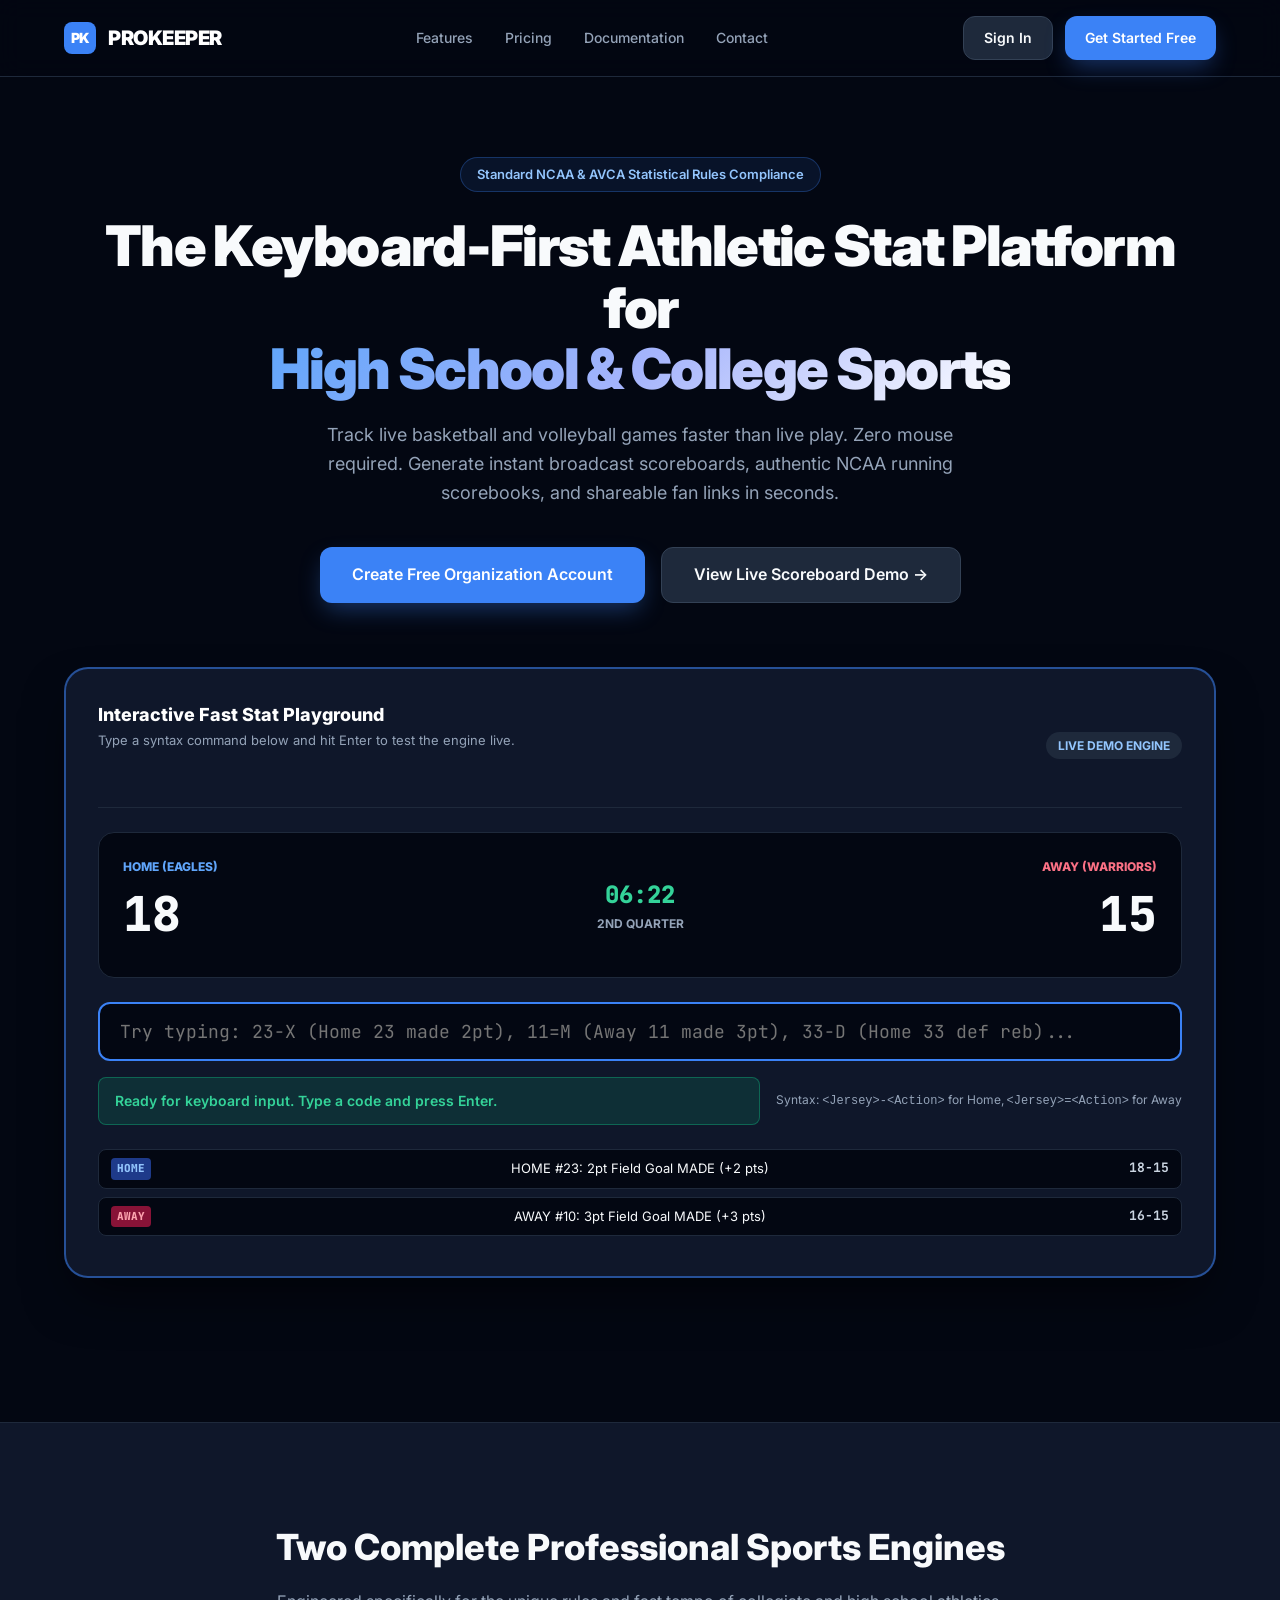
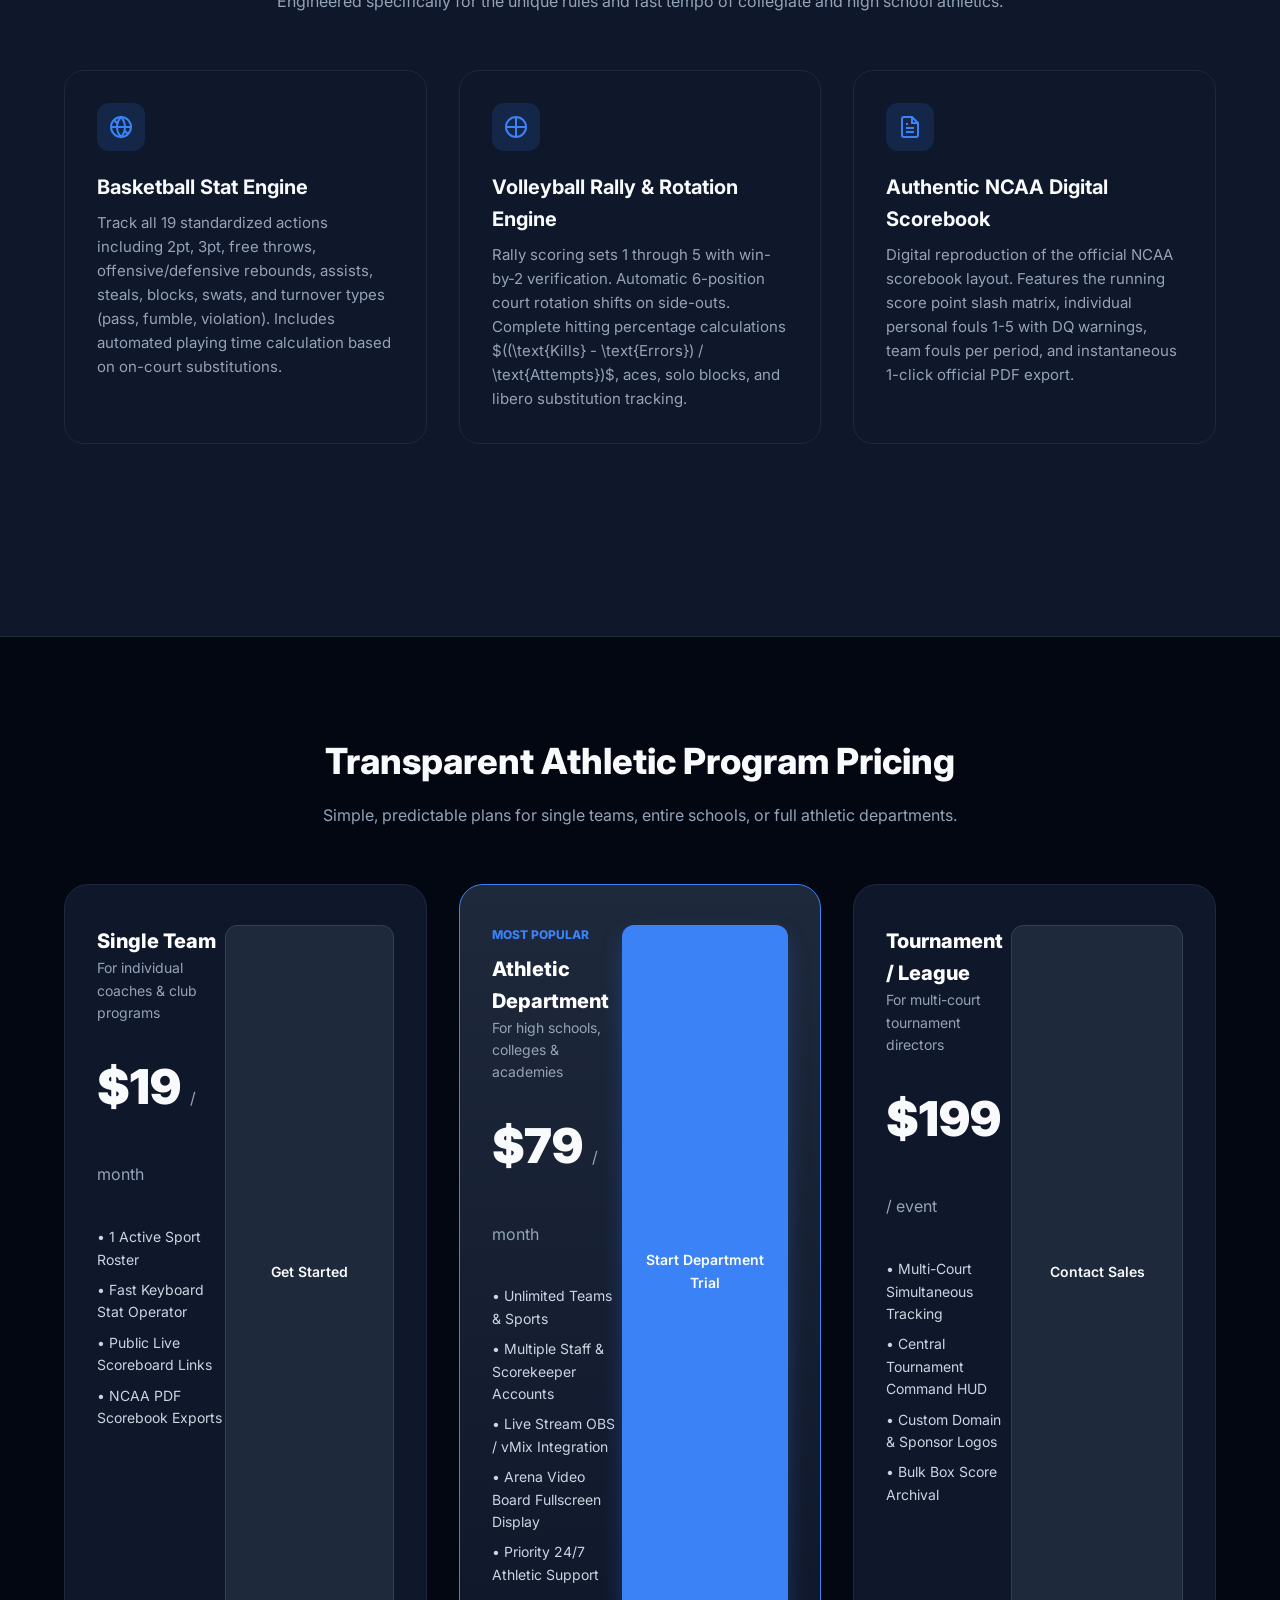
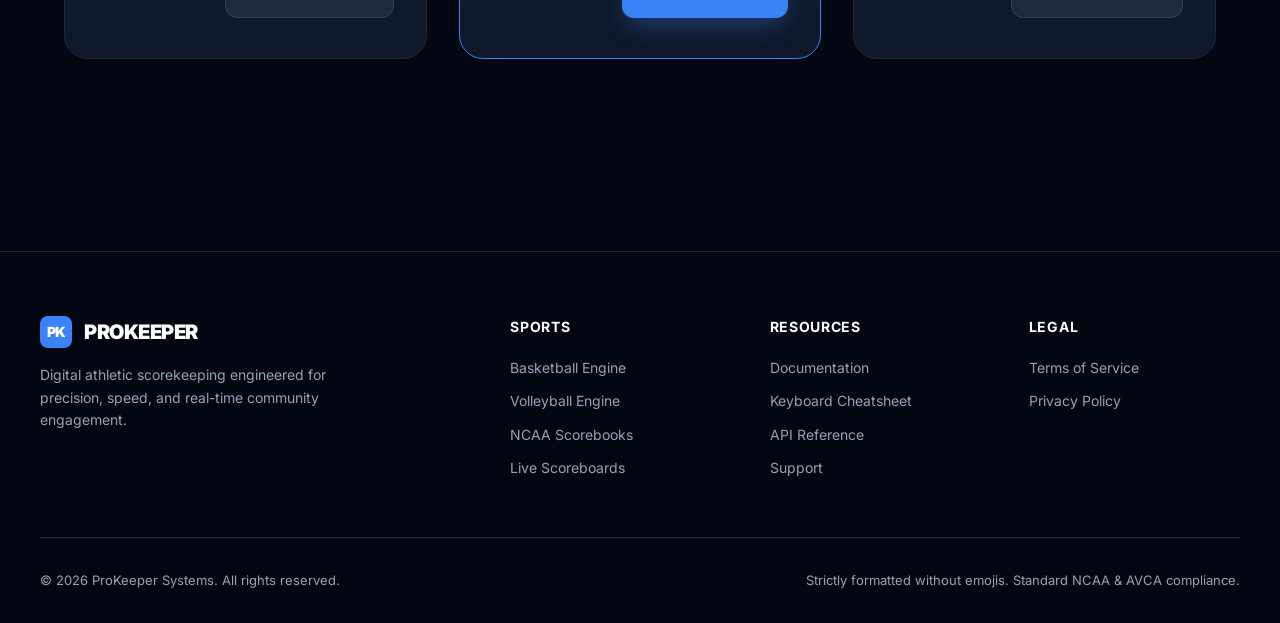
==== index.html @ 005e59fd "initial commit" ====
<!DOCTYPE html>
<html lang="en">
<head>
    <meta charset="utf-8">
    <meta name="viewport" content="width=device-width, initial-scale=1">
    <title>ProKeeper - High-Speed Sports Statistics & Official NCAA Scorekeeping</title>
    <meta name="description" content="Lightning-fast keyboard-first statistical tracking, live fan scoreboards, and authentic NCAA digital scorebooks for Basketball and Volleyball.">
    <link rel="preconnect" href="https://fonts.googleapis.com">
    <link rel="preconnect" href="https://fonts.gstatic.com" crossorigin>
    <link href="https://fonts.googleapis.com/css2?family=Inter:wght@400;500;600;700;800;900&family=JetBrains+Mono:wght@500;700;800&display=swap" rel="stylesheet">
    <link rel="stylesheet" href="/css/styles.css">
    <style>
        .feedback {
            padding: 0.75rem 1rem;
            border-radius: 0.5rem;
            font-size: 0.875rem;
            font-weight: 600;
        }
        .feedback.success {
            background: rgba(16, 185, 129, 0.15);
            border: 1px solid rgba(16, 185, 129, 0.4);
            color: #34d399;
        }
        .feedback.error {
            background: rgba(244, 63, 94, 0.15);
            border: 1px solid rgba(244, 63, 94, 0.4);
            color: #fb7185;
        }
        .log-item {
            display: flex;
            justify-content: space-between;
            align-items: center;
            padding: 0.5rem 0.75rem;
            background: #030712;
            border: 1px solid #1e293b;
            border-radius: 0.5rem;
            font-size: 0.8125rem;
            margin-bottom: 0.5rem;
        }
        .team-tag {
            padding: 0.125rem 0.375rem;
            border-radius: 0.25rem;
            font-size: 0.6875rem;
            font-weight: 800;
            font-family: 'JetBrains Mono', monospace;
        }
        .team-tag.home {
            background: #1e3a8a;
            color: #93c5fd;
        }
        .team-tag.away {
            background: #881337;
            color: #fda4af;
        }
        .score-tag {
            font-family: 'JetBrains Mono', monospace;
            color: #cbd5e1;
        }
    </style>
</head>
<body>

    <!-- Header Navigation -->
    <header>
        <div class="nav-container">
            <a href="/" class="logo">
                <div class="logo-badge">PK</div>
                <span>PROKEEPER</span>
            </a>

            <nav>
                <ul class="nav-links">
                    <li><a href="/features/">Features</a></li>
                    <li><a href="/pricing/">Pricing</a></li>
                    <li><a href="https://docs.prokeeper.com">Documentation</a></li>
                    <li><a href="/contact/">Contact</a></li>
                </ul>
            </nav>

            <div style="display: flex; gap: 0.75rem;">
                <a href="https://app.prokeeper.com/login" class="btn btn-secondary">Sign In</a>
                <a href="https://app.prokeeper.com/register" class="btn btn-primary">Get Started Free</a>
            </div>
        </div>
    </header>

    <!-- Hero Section -->
    <section class="hero">
        <div class="hero-pill">
            <span>Standard NCAA & AVCA Statistical Rules Compliance</span>
        </div>

        <h1>
            The Keyboard-First Athletic Stat Platform for <br>
            <span class="hero-gradient">High School & College Sports</span>
        </h1>

        <p>
            Track live basketball and volleyball games faster than live play. Zero mouse required. Generate instant broadcast scoreboards, authentic NCAA running scorebooks, and shareable fan links in seconds.
        </p>

        <div class="hero-buttons">
            <a href="https://app.prokeeper.com/register" class="btn btn-primary" style="padding: 0.875rem 2rem; font-size: 1rem;">
                Create Free Organization Account
            </a>
            <a href="https://app.prokeeper.com/live/EAG101" target="_blank" class="btn btn-secondary" style="padding: 0.875rem 2rem; font-size: 1rem;">
                View Live Scoreboard Demo &rarr;
            </a>
        </div>

        <!-- Interactive Fast Stat Keyboard Playground -->
        <div class="demo-card">
            <div class="demo-header">
                <div>
                    <h3 style="font-size: 1.125rem; font-weight: 800; color: #fff;">Interactive Fast Stat Playground</h3>
                    <p style="font-size: 0.8125rem; color: var(--text-secondary);">Type a syntax command below and hit Enter to test the engine live.</p>
                </div>
                <div style="font-size: 0.75rem; background: #1e293b; padding: 0.25rem 0.75rem; border-radius: 9999px; font-weight: 700; color: #93c5fd;">
                    LIVE DEMO ENGINE
                </div>
            </div>

            <!-- Score Strip -->
            <div class="score-strip">
                <div>
                    <div style="font-size: 0.75rem; font-weight: 800; color: #60a5fa; text-transform: uppercase;">HOME (EAGLES)</div>
                    <div class="mono" style="font-size: 3rem; font-weight: 900;" id="demoHomeScore">18</div>
                </div>

                <div style="text-align: center;">
                    <div class="mono" style="font-size: 1.5rem; font-weight: 800; color: #34d399;">06:22</div>
                    <div style="font-size: 0.75rem; color: var(--text-secondary); text-transform: uppercase; font-weight: 700;">2nd Quarter</div>
                </div>

                <div style="text-align: right;">
                    <div style="font-size: 0.75rem; font-weight: 800; color: #fb7185; text-transform: uppercase;">AWAY (WARRIORS)</div>
                    <div class="mono" style="font-size: 3rem; font-weight: 900;" id="demoAwayScore">15</div>
                </div>
            </div>

            <!-- Input Bar -->
            <div class="interactive-box">
                <input type="text" id="demoInput" class="stat-input-field" placeholder="Try typing: 23-X (Home 23 made 2pt), 11=M (Away 11 made 3pt), 33-D (Home 33 def reb)...">
                
                <div style="display: flex; justify-content: space-between; align-items: center; margin-top: 1rem;">
                    <div id="demoFeedback" class="feedback success" style="flex: 1; margin-right: 1rem;">
                        Ready for keyboard input. Type a code and press Enter.
                    </div>
                    <div style="font-size: 0.75rem; color: var(--text-secondary);">
                        Syntax: <code>&lt;Jersey&gt;-&lt;Action&gt;</code> for Home, <code>&lt;Jersey&gt;=&lt;Action&gt;</code> for Away
                    </div>
                </div>

                <div id="demoLog" style="margin-top: 1.5rem; max-height: 140px; overflow-y: auto;">
                    <div class="log-item">
                        <span class="team-tag home">HOME</span>
                        <span>HOME #23: 2pt Field Goal MADE (+2 pts)</span>
                        <strong class="score-tag">18-15</strong>
                    </div>
                    <div class="log-item">
                        <span class="team-tag away">AWAY</span>
                        <span>AWAY #10: 3pt Field Goal MADE (+3 pts)</span>
                        <strong class="score-tag">16-15</strong>
                    </div>
                </div>
            </div>
        </div>
    </section>

    <!-- Sport Modules Overview -->
    <section style="background: #0f172a; padding: 6rem 1.5rem; border-top: 1px solid var(--border-color); border-bottom: 1px solid var(--border-color);">
        <div class="section-title">
            <h2>Two Complete Professional Sports Engines</h2>
            <p>Engineered specifically for the unique rules and fast tempo of collegiate and high school athletics.</p>
        </div>

        <div class="features-grid">
            <!-- Basketball Module -->
            <div class="feature-box">
                <div class="feature-icon">
                    <svg width="24" height="24" fill="none" stroke="currentColor" stroke-width="2" viewBox="0 0 24 24"><circle cx="12" cy="12" r="10"/><path d="M4.93 4.93l4.24 4.24m5.66 5.66l4.24 4.24M2 12h20M12 2a15.3 15.3 0 014 10 15.3 15.3 0 01-4 10 15.3 15.3 0 01-4-10 15.3 15.3 0 014-10z"/></svg>
                </div>
                <h3>Basketball Stat Engine</h3>
                <p>Track all 19 standardized actions including 2pt, 3pt, free throws, offensive/defensive rebounds, assists, steals, blocks, swats, and turnover types (pass, fumble, violation). Includes automated playing time calculation based on on-court substitutions.</p>
            </div>

            <!-- Volleyball Module -->
            <div class="feature-box">
                <div class="feature-icon">
                    <svg width="24" height="24" fill="none" stroke="currentColor" stroke-width="2" viewBox="0 0 24 24"><path d="M12 22a10 10 0 100-20 10 10 0 000 20zM12 2v20M2 12h20"/></svg>
                </div>
                <h3>Volleyball Rally & Rotation Engine</h3>
                <p>Rally scoring sets 1 through 5 with win-by-2 verification. Automatic 6-position court rotation shifts on side-outs. Complete hitting percentage calculations $((\text{Kills} - \text{Errors}) / \text{Attempts})$, aces, solo blocks, and libero substitution tracking.</p>
            </div>

            <!-- NCAA Scorebook Module -->
            <div class="feature-box">
                <div class="feature-icon">
                    <svg width="24" height="24" fill="none" stroke="currentColor" stroke-width="2" viewBox="0 0 24 24"><path d="M14 2H6a2 2 0 00-2 2v16a2 2 0 002 2h12a2 2 0 002-2V8z"/><path d="M14 2v6h6M16 13H8M16 17H8M10 9H8"/></svg>
                </div>
                <h3>Authentic NCAA Digital Scorebook</h3>
                <p>Digital reproduction of the official NCAA scorebook layout. Features the running score point slash matrix, individual personal fouls 1-5 with DQ warnings, team fouls per period, and instantaneous 1-click official PDF export.</p>
            </div>
        </div>
    </section>

    <!-- Pricing Section Preview -->
    <section style="padding: 6rem 1.5rem;">
        <div class="section-title">
            <h2>Transparent Athletic Program Pricing</h2>
            <p>Simple, predictable plans for single teams, entire schools, or full athletic departments.</p>
        </div>

        <div class="pricing-grid">
            <div class="pricing-card">
                <div>
                    <h3 style="font-size: 1.25rem; font-weight: 800; color: #fff;">Single Team</h3>
                    <p style="font-size: 0.875rem; color: var(--text-secondary);">For individual coaches & club programs</p>
                    <div class="price">$19 <span>/ month</span></div>
                    <ul style="list-style: none; margin-bottom: 2rem; font-size: 0.875rem; color: #cbd5e1; space-y: 0.75rem;">
                        <li style="margin-bottom: 0.5rem;">&bull; 1 Active Sport Roster</li>
                        <li style="margin-bottom: 0.5rem;">&bull; Fast Keyboard Stat Operator</li>
                        <li style="margin-bottom: 0.5rem;">&bull; Public Live Scoreboard Links</li>
                        <li style="margin-bottom: 0.5rem;">&bull; NCAA PDF Scorebook Exports</li>
                    </ul>
                </div>
                <a href="https://app.prokeeper.com/register" class="btn btn-secondary" style="width: 100%; text-align: center;">Get Started</a>
            </div>

            <div class="pricing-card featured">
                <div>
                    <div style="font-size: 0.75rem; font-weight: 800; color: var(--accent-blue); text-transform: uppercase; margin-bottom: 0.5rem;">MOST POPULAR</div>
                    <h3 style="font-size: 1.25rem; font-weight: 800; color: #fff;">Athletic Department</h3>
                    <p style="font-size: 0.875rem; color: var(--text-secondary);">For high schools, colleges & academies</p>
                    <div class="price">$79 <span>/ month</span></div>
                    <ul style="list-style: none; margin-bottom: 2rem; font-size: 0.875rem; color: #cbd5e1; space-y: 0.75rem;">
                        <li style="margin-bottom: 0.5rem;">&bull; Unlimited Teams & Sports</li>
                        <li style="margin-bottom: 0.5rem;">&bull; Multiple Staff & Scorekeeper Accounts</li>
                        <li style="margin-bottom: 0.5rem;">&bull; Live Stream OBS / vMix Integration</li>
                        <li style="margin-bottom: 0.5rem;">&bull; Arena Video Board Fullscreen Display</li>
                        <li style="margin-bottom: 0.5rem;">&bull; Priority 24/7 Athletic Support</li>
                    </ul>
                </div>
                <a href="https://app.prokeeper.com/register" class="btn btn-primary" style="width: 100%; text-align: center;">Start Department Trial</a>
            </div>

            <div class="pricing-card">
                <div>
                    <h3 style="font-size: 1.25rem; font-weight: 800; color: #fff;">Tournament / League</h3>
                    <p style="font-size: 0.875rem; color: var(--text-secondary);">For multi-court tournament directors</p>
                    <div class="price">$199 <span>/ event</span></div>
                    <ul style="list-style: none; margin-bottom: 2rem; font-size: 0.875rem; color: #cbd5e1; space-y: 0.75rem;">
                        <li style="margin-bottom: 0.5rem;">&bull; Multi-Court Simultaneous Tracking</li>
                        <li style="margin-bottom: 0.5rem;">&bull; Central Tournament Command HUD</li>
                        <li style="margin-bottom: 0.5rem;">&bull; Custom Domain & Sponsor Logos</li>
                        <li style="margin-bottom: 0.5rem;">&bull; Bulk Box Score Archival</li>
                    </ul>
                </div>
                <a href="/contact/" class="btn btn-secondary" style="width: 100%; text-align: center;">Contact Sales</a>
            </div>
        </div>
    </section>

    <!-- Footer -->
    <footer>
        <div class="footer-container">
            <div>
                <a href="/" class="logo" style="margin-bottom: 1rem;">
                    <div class="logo-badge">PK</div>
                    <span>PROKEEPER</span>
                </a>
                <p style="font-size: 0.875rem; color: var(--text-secondary); max-width: 320px;">
                    Digital athletic scorekeeping engineered for precision, speed, and real-time community engagement.
                </p>
            </div>

            <div class="footer-col">
                <h4>Sports</h4>
                <ul>
                    <li><a href="/features/">Basketball Engine</a></li>
                    <li><a href="/features/">Volleyball Engine</a></li>
                    <li><a href="/features/">NCAA Scorebooks</a></li>
                    <li><a href="/features/">Live Scoreboards</a></li>
                </ul>
            </div>

            <div class="footer-col">
                <h4>Resources</h4>
                <ul>
                    <li><a href="https://docs.prokeeper.com">Documentation</a></li>
                    <li><a href="https://docs.prokeeper.com/basketball/keyboard-shortcuts.md">Keyboard Cheatsheet</a></li>
                    <li><a href="https://docs.prokeeper.com/developer/api-reference.md">API Reference</a></li>
                    <li><a href="/contact/">Support</a></li>
                </ul>
            </div>

            <div class="footer-col">
                <h4>Legal</h4>
                <ul>
                    <li><a href="/terms/">Terms of Service</a></li>
                    <li><a href="/privacy/">Privacy Policy</a></li>
                </ul>
            </div>
        </div>

        <div class="footer-bottom">
            <div>&copy; 2026 ProKeeper Systems. All rights reserved.</div>
            <div>Strictly formatted without emojis. Standard NCAA & AVCA compliance.</div>
        </div>
    </footer>

    <script src="/js/main.js"></script>
</body>
</html>
---- css/styles.css ----
:root {
    --bg-primary: #030712;
    --bg-card: #0f172a;
    --bg-card-hover: #1e293b;
    --border-color: #1e293b;
    --border-accent: #3b82f6;
    --text-primary: #f8fafc;
    --text-secondary: #94a3b8;
    --accent-blue: #3b82f6;
    --accent-indigo: #6366f1;
    --accent-emerald: #10b981;
    --accent-rose: #f43f5e;
}

* {
    box-sizing: border-box;
    margin: 0;
    padding: 0;
}

body {
    font-family: 'Inter', -apple-system, BlinkMacSystemFont, 'Segoe UI', Roboto, sans-serif;
    background-color: var(--bg-primary);
    color: var(--text-primary);
    line-height: 1.6;
    -webkit-font-smoothing: antialiased;
}

.mono {
    font-family: 'JetBrains Mono', monospace;
}

/* Header & Nav */
header {
    position: sticky;
    top: 0;
    z-index: 50;
    backdrop-filter: blur(12px);
    background: rgba(3, 7, 18, 0.85);
    border-bottom: 1px solid var(--border-color);
}

.nav-container {
    max-width: 1200px;
    margin: 0 auto;
    padding: 1rem 1.5rem;
    display: flex;
    align-items: center;
    justify-content: space-between;
}

.logo {
    display: flex;
    align-items: center;
    gap: 0.75rem;
    font-size: 1.25rem;
    font-weight: 900;
    letter-spacing: -0.025em;
    color: #fff;
    text-decoration: none;
}

.logo-badge {
    width: 2rem;
    height: 2rem;
    background: var(--accent-blue);
    border-radius: 0.5rem;
    display: flex;
    align-items: center;
    justify-content: center;
    font-weight: 900;
    font-size: 0.875rem;
}

.nav-links {
    display: flex;
    align-items: center;
    gap: 2rem;
    list-style: none;
}

.nav-links a {
    color: var(--text-secondary);
    text-decoration: none;
    font-size: 0.875rem;
    font-weight: 500;
    transition: color 0.2s;
}

.nav-links a:hover {
    color: #fff;
}

.btn {
    display: inline-flex;
    align-items: center;
    justify-content: center;
    padding: 0.625rem 1.25rem;
    font-size: 0.875rem;
    font-weight: 600;
    border-radius: 0.75rem;
    text-decoration: none;
    transition: all 0.2s;
    cursor: pointer;
    border: none;
}

.btn-primary {
    background: var(--accent-blue);
    color: #fff;
    box-shadow: 0 10px 25px -5px rgba(59, 130, 246, 0.4);
}

.btn-primary:hover {
    background: #2563eb;
    transform: translateY(-1px);
}

.btn-secondary {
    background: #1e293b;
    color: var(--text-primary);
    border: 1px solid #334155;
}

.btn-secondary:hover {
    background: #334155;
}

/* Hero Section */
.hero {
    max-width: 1200px;
    margin: 0 auto;
    padding: 5rem 1.5rem 4rem;
    text-align: center;
}

.hero-pill {
    display: inline-flex;
    align-items: center;
    gap: 0.5rem;
    padding: 0.375rem 1rem;
    background: rgba(59, 130, 246, 0.1);
    border: 1px solid rgba(59, 130, 246, 0.3);
    border-radius: 9999px;
    color: #93c5fd;
    font-size: 0.8125rem;
    font-weight: 600;
    margin-bottom: 1.5rem;
}

.hero h1 {
    font-size: 3.5rem;
    font-weight: 900;
    letter-spacing: -0.03em;
    line-height: 1.1;
    margin-bottom: 1.25rem;
}

.hero-gradient {
    background: linear-gradient(135deg, #60a5fa 0%, #a5b4fc 50%, #ffffff 100%);
    -webkit-background-clip: text;
    -webkit-text-fill-color: transparent;
}

.hero p {
    font-size: 1.125rem;
    color: var(--text-secondary);
    max-width: 700px;
    margin: 0 auto 2.5rem;
}

.hero-buttons {
    display: flex;
    justify-content: center;
    gap: 1rem;
    margin-bottom: 4rem;
}

/* Interactive Demo HUD */
.demo-card {
    background: var(--bg-card);
    border: 2px solid #3b82f688;
    border-radius: 1.5rem;
    padding: 2rem;
    text-align: left;
    box-shadow: 0 25px 50px -12px rgba(0, 0, 0, 0.6);
    margin-bottom: 5rem;
}

.demo-header {
    display: flex;
    justify-content: space-between;
    align-items: center;
    padding-bottom: 1rem;
    border-bottom: 1px solid var(--border-color);
    margin-bottom: 1.5rem;
}

.score-strip {
    display: grid;
    grid-template-columns: 1fr auto 1fr;
    gap: 2rem;
    align-items: center;
    background: var(--bg-primary);
    padding: 1.5rem;
    border-radius: 1rem;
    border: 1px solid var(--border-color);
    margin-bottom: 1.5rem;
}

.interactive-box {
    margin-top: 1.5rem;
}

.stat-input-field {
    width: 100%;
    padding: 1rem 1.25rem;
    background: var(--bg-primary);
    border: 2px solid var(--accent-blue);
    border-radius: 0.75rem;
    color: #fff;
    font-family: 'JetBrains Mono', monospace;
    font-size: 1.125rem;
    outline: none;
}

/* Features Grid */
.section-title {
    text-align: center;
    margin-bottom: 3.5rem;
}

.section-title h2 {
    font-size: 2.25rem;
    font-weight: 800;
    margin-bottom: 0.75rem;
}

.section-title p {
    color: var(--text-secondary);
}

.features-grid {
    max-width: 1200px;
    margin: 0 auto 6rem;
    padding: 0 1.5rem;
    display: grid;
    grid-template-columns: repeat(auto-fit, minmax(320px, 1fr));
    gap: 2rem;
}

.feature-box {
    background: var(--bg-card);
    border: 1px solid var(--border-color);
    border-radius: 1.25rem;
    padding: 2rem;
    transition: transform 0.2s, border-color 0.2s;
}

.feature-box:hover {
    transform: translateY(-4px);
    border-color: #3b82f6;
}

.feature-icon {
    width: 3rem;
    height: 3rem;
    border-radius: 0.75rem;
    background: rgba(59, 130, 246, 0.15);
    display: flex;
    align-items: center;
    justify-content: center;
    color: var(--accent-blue);
    margin-bottom: 1.25rem;
}

.feature-box h3 {
    font-size: 1.25rem;
    font-weight: 700;
    margin-bottom: 0.5rem;
}

.feature-box p {
    font-size: 0.9375rem;
    color: var(--text-secondary);
}

/* Pricing Grid */
.pricing-grid {
    max-width: 1200px;
    margin: 0 auto 6rem;
    padding: 0 1.5rem;
    display: grid;
    grid-template-columns: repeat(auto-fit, minmax(300px, 1fr));
    gap: 2rem;
}

.pricing-card {
    background: var(--bg-card);
    border: 1px solid var(--border-color);
    border-radius: 1.5rem;
    padding: 2.5rem 2rem;
    display: flex;
    flex-col;
    justify-content: space-between;
}

.pricing-card.featured {
    border-color: var(--accent-blue);
    background: linear-gradient(180deg, #1e293b 0%, #0f172a 100%);
}

.price {
    font-size: 3rem;
    font-weight: 900;
    margin: 1.5rem 0;
}

.price span {
    font-size: 1rem;
    font-weight: 400;
    color: var(--text-secondary);
}

/* Footer */
footer {
    border-top: 1px solid var(--border-color);
    padding: 4rem 1.5rem 2rem;
    background: var(--bg-primary);
}

.footer-container {
    max-width: 1200px;
    margin: 0 auto;
    display: grid;
    grid-template-columns: 2fr 1fr 1fr 1fr;
    gap: 3rem;
    margin-bottom: 3rem;
}

.footer-col h4 {
    font-size: 0.875rem;
    font-weight: 700;
    text-transform: uppercase;
    letter-spacing: 0.05em;
    margin-bottom: 1rem;
    color: #fff;
}

.footer-col ul {
    list-style: none;
    space-y: 0.5rem;
}

.footer-col ul li {
    margin-bottom: 0.5rem;
}

.footer-col a {
    color: var(--text-secondary);
    text-decoration: none;
    font-size: 0.875rem;
    transition: color 0.2s;
}

.footer-col a:hover {
    color: #fff;
}

.footer-bottom {
    max-width: 1200px;
    margin: 0 auto;
    padding-top: 2rem;
    border-top: 1px solid var(--border-color);
    display: flex;
    justify-content: space-between;
    font-size: 0.8125rem;
    color: var(--text-secondary);
}
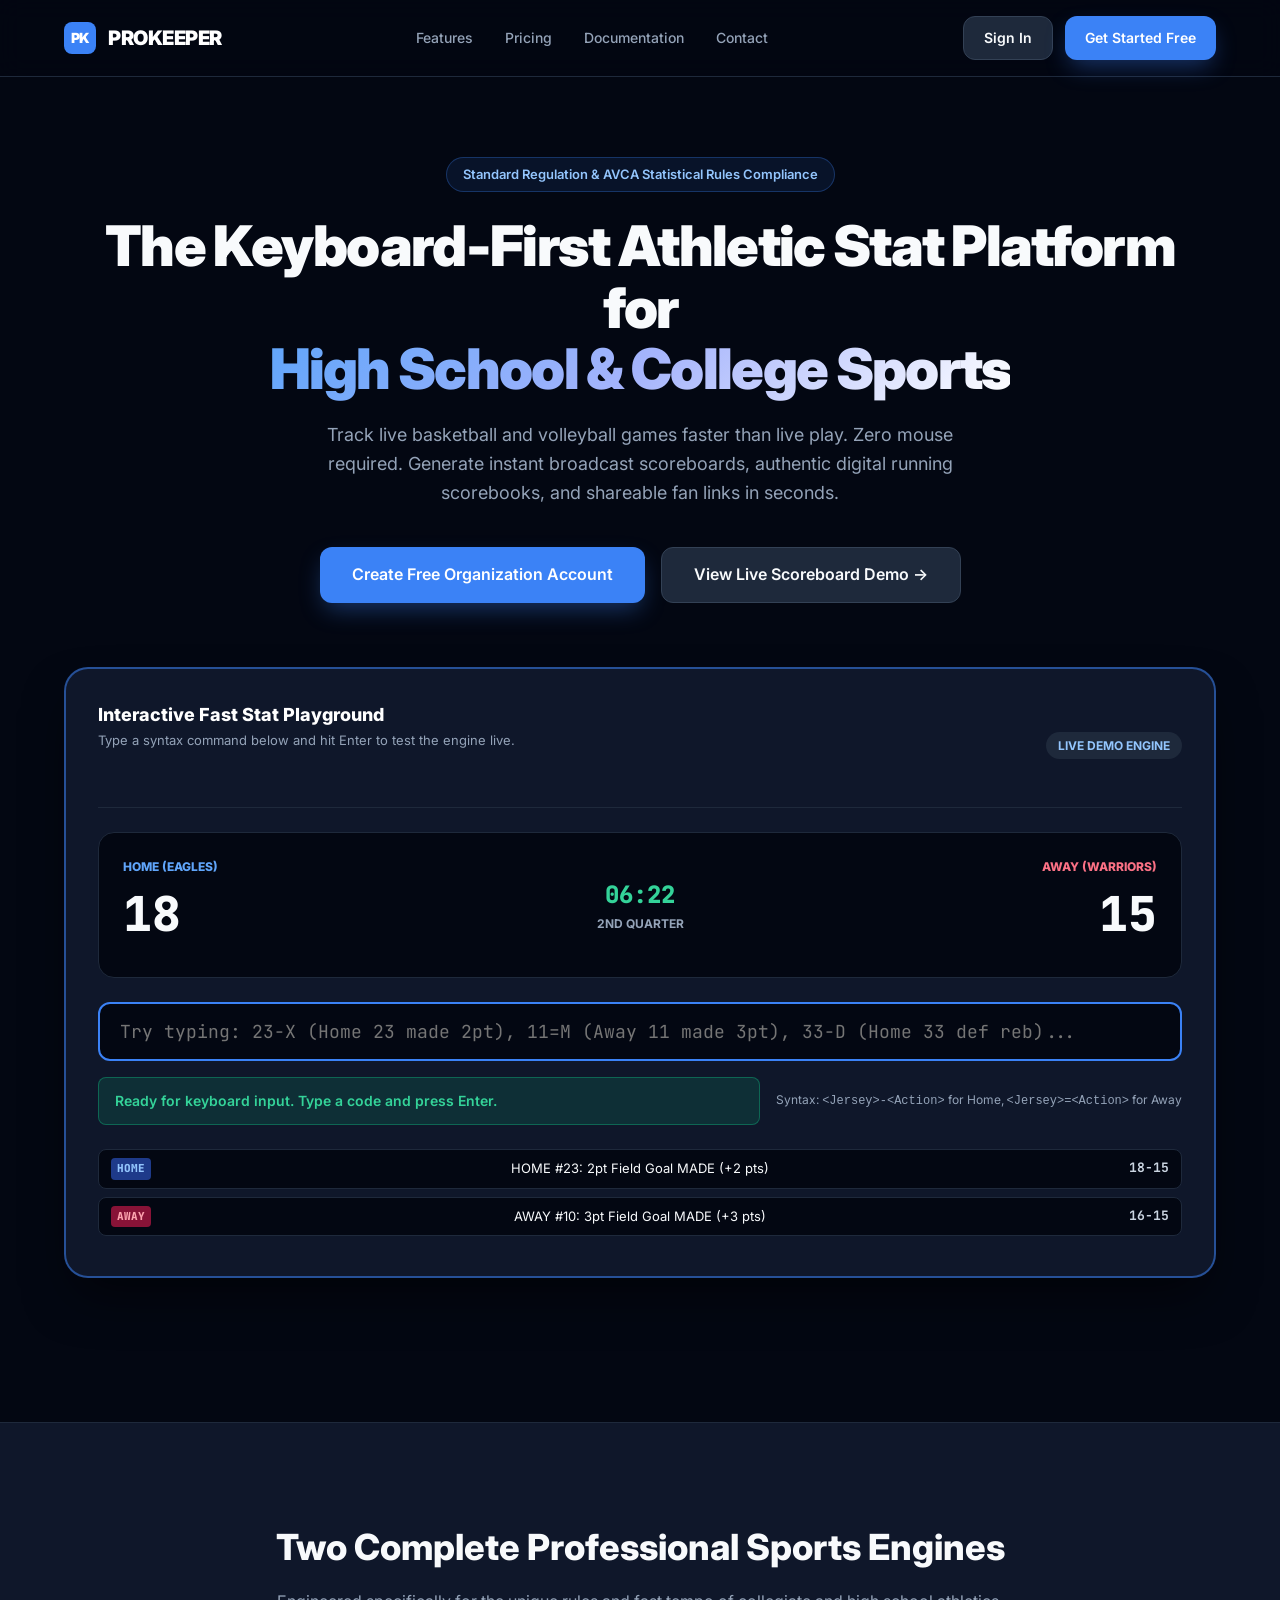
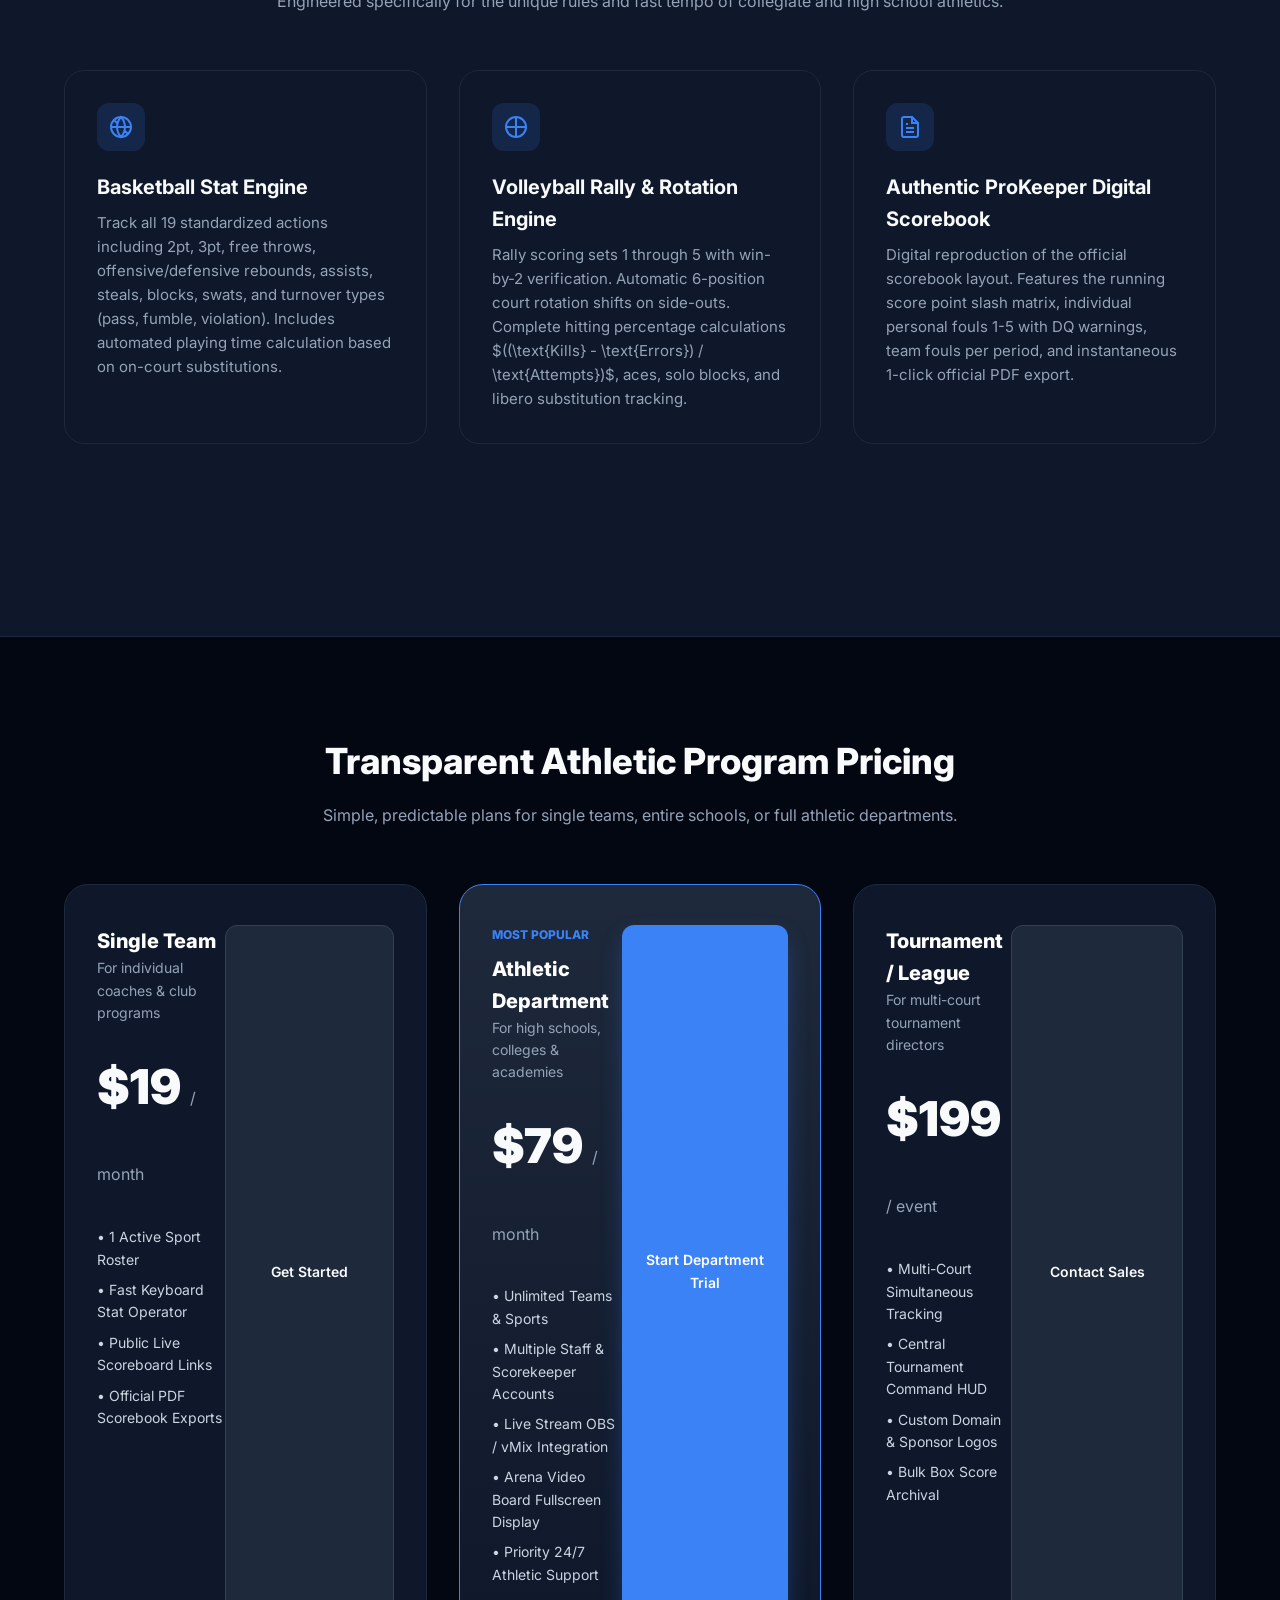
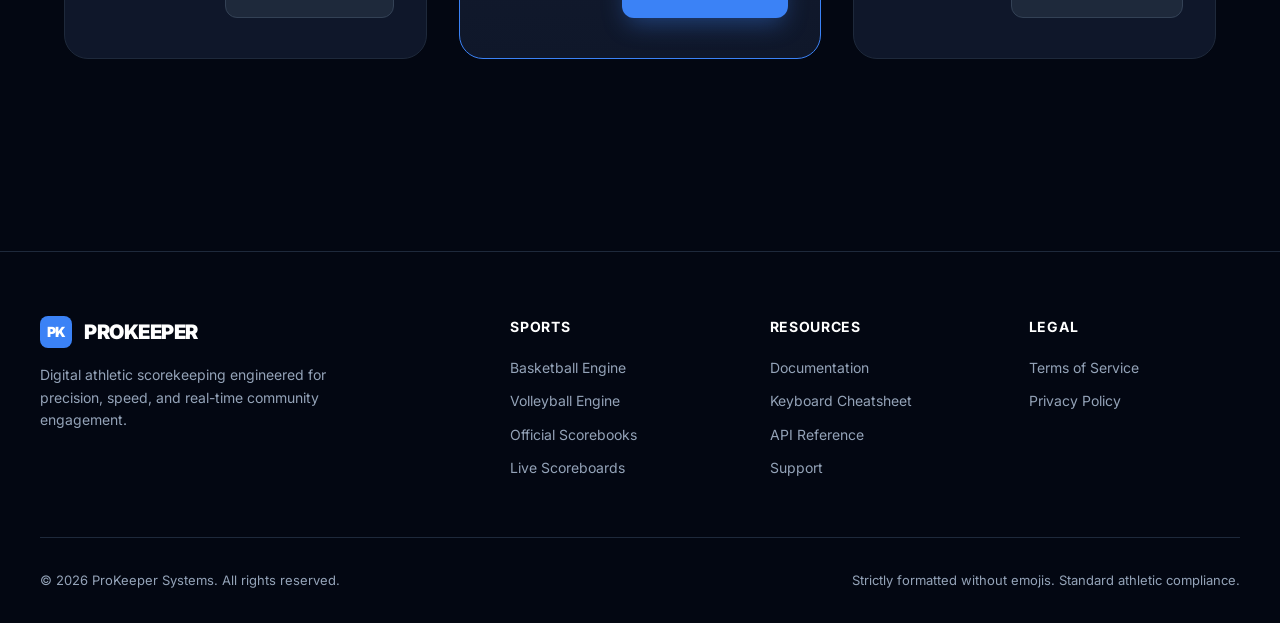
==== commit a3d62fd8: "refactor: rebrand NCAA references to generic official and digital scorekeeping terms across web page" ====
--- a/index.html
+++ b/index.html
@@ -3,8 +3,8 @@
 <head>
     <meta charset="utf-8">
     <meta name="viewport" content="width=device-width, initial-scale=1">
-    <title>ProKeeper - High-Speed Sports Statistics & Official NCAA Scorekeeping</title>
-    <meta name="description" content="Lightning-fast keyboard-first statistical tracking, live fan scoreboards, and authentic NCAA digital scorebooks for Basketball and Volleyball.">
+    <title>ProKeeper - High-Speed Sports Statistics & Official Digital Scorekeeping</title>
+    <meta name="description" content="Lightning-fast keyboard-first statistical tracking, live fan scoreboards, and authentic ProKeeper digital scorebooks for Basketball and Volleyball.">
     <link rel="preconnect" href="https://fonts.googleapis.com">
     <link rel="preconnect" href="https://fonts.gstatic.com" crossorigin>
     <link href="https://fonts.googleapis.com/css2?family=Inter:wght@400;500;600;700;800;900&family=JetBrains+Mono:wght@500;700;800&display=swap" rel="stylesheet">
@@ -87,7 +87,7 @@
     <!-- Hero Section -->
     <section class="hero">
         <div class="hero-pill">
-            <span>Standard NCAA & AVCA Statistical Rules Compliance</span>
+            <span>Standard Regulation & AVCA Statistical Rules Compliance</span>
         </div>
 
         <h1>
@@ -96,7 +96,7 @@
         </h1>
 
         <p>
-            Track live basketball and volleyball games faster than live play. Zero mouse required. Generate instant broadcast scoreboards, authentic NCAA running scorebooks, and shareable fan links in seconds.
+            Track live basketball and volleyball games faster than live play. Zero mouse required. Generate instant broadcast scoreboards, authentic digital running scorebooks, and shareable fan links in seconds.
         </p>
 
         <div class="hero-buttons">
@@ -193,13 +193,13 @@
                 <p>Rally scoring sets 1 through 5 with win-by-2 verification. Automatic 6-position court rotation shifts on side-outs. Complete hitting percentage calculations $((\text{Kills} - \text{Errors}) / \text{Attempts})$, aces, solo blocks, and libero substitution tracking.</p>
             </div>
 
-            <!-- NCAA Scorebook Module -->
+            <!-- Official Scorebook Module -->
             <div class="feature-box">
                 <div class="feature-icon">
                     <svg width="24" height="24" fill="none" stroke="currentColor" stroke-width="2" viewBox="0 0 24 24"><path d="M14 2H6a2 2 0 00-2 2v16a2 2 0 002 2h12a2 2 0 002-2V8z"/><path d="M14 2v6h6M16 13H8M16 17H8M10 9H8"/></svg>
                 </div>
-                <h3>Authentic NCAA Digital Scorebook</h3>
-                <p>Digital reproduction of the official NCAA scorebook layout. Features the running score point slash matrix, individual personal fouls 1-5 with DQ warnings, team fouls per period, and instantaneous 1-click official PDF export.</p>
+                <h3>Authentic ProKeeper Digital Scorebook</h3>
+                <p>Digital reproduction of the official scorebook layout. Features the running score point slash matrix, individual personal fouls 1-5 with DQ warnings, team fouls per period, and instantaneous 1-click official PDF export.</p>
             </div>
         </div>
     </section>
@@ -221,7 +221,7 @@
                         <li style="margin-bottom: 0.5rem;">&bull; 1 Active Sport Roster</li>
                         <li style="margin-bottom: 0.5rem;">&bull; Fast Keyboard Stat Operator</li>
                         <li style="margin-bottom: 0.5rem;">&bull; Public Live Scoreboard Links</li>
-                        <li style="margin-bottom: 0.5rem;">&bull; NCAA PDF Scorebook Exports</li>
+                        <li style="margin-bottom: 0.5rem;">&bull; Official PDF Scorebook Exports</li>
                     </ul>
                 </div>
                 <a href="https://app.prokeeper.com/register" class="btn btn-secondary" style="width: 100%; text-align: center;">Get Started</a>
@@ -279,7 +279,7 @@
                 <ul>
                     <li><a href="/features/">Basketball Engine</a></li>
                     <li><a href="/features/">Volleyball Engine</a></li>
-                    <li><a href="/features/">NCAA Scorebooks</a></li>
+                    <li><a href="/features/">Official Scorebooks</a></li>
                     <li><a href="/features/">Live Scoreboards</a></li>
                 </ul>
             </div>
@@ -305,7 +305,7 @@
 
         <div class="footer-bottom">
             <div>&copy; 2026 ProKeeper Systems. All rights reserved.</div>
-            <div>Strictly formatted without emojis. Standard NCAA & AVCA compliance.</div>
+            <div>Strictly formatted without emojis. Standard athletic compliance.</div>
         </div>
     </footer>
 
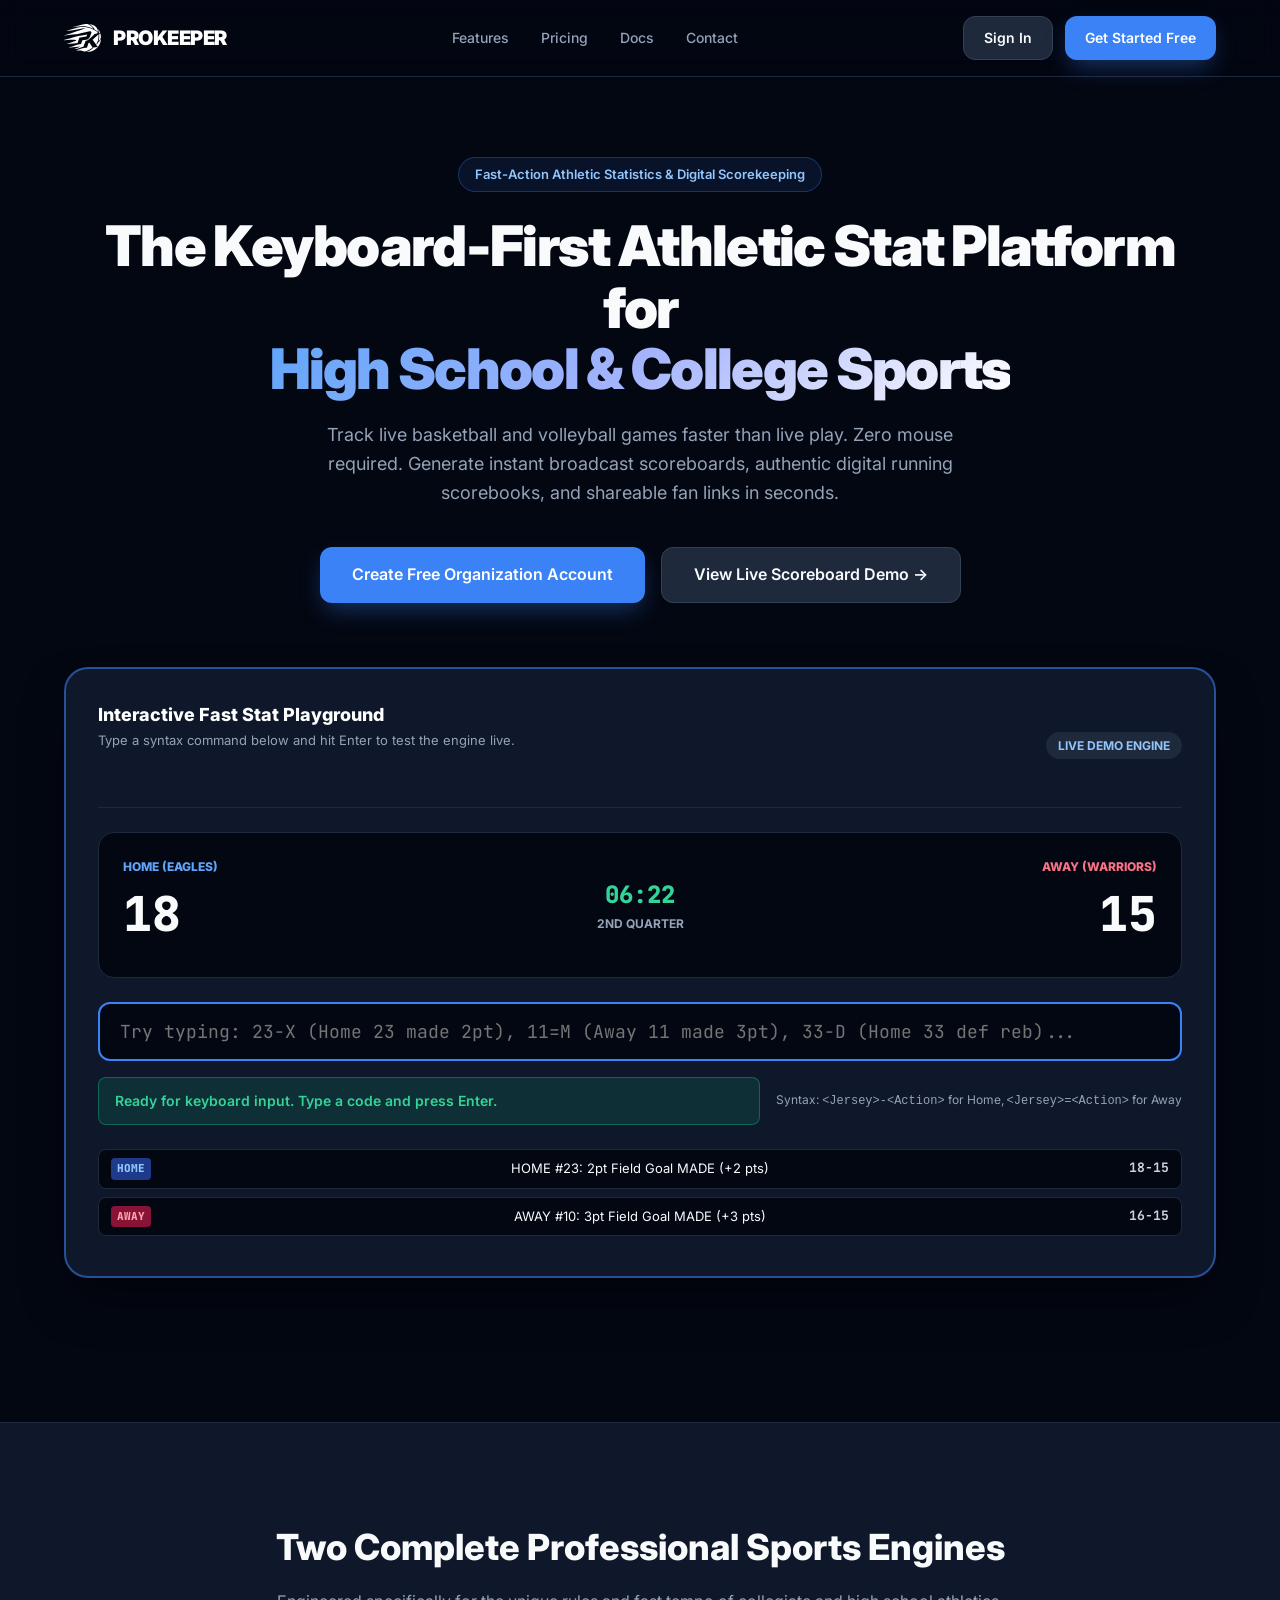
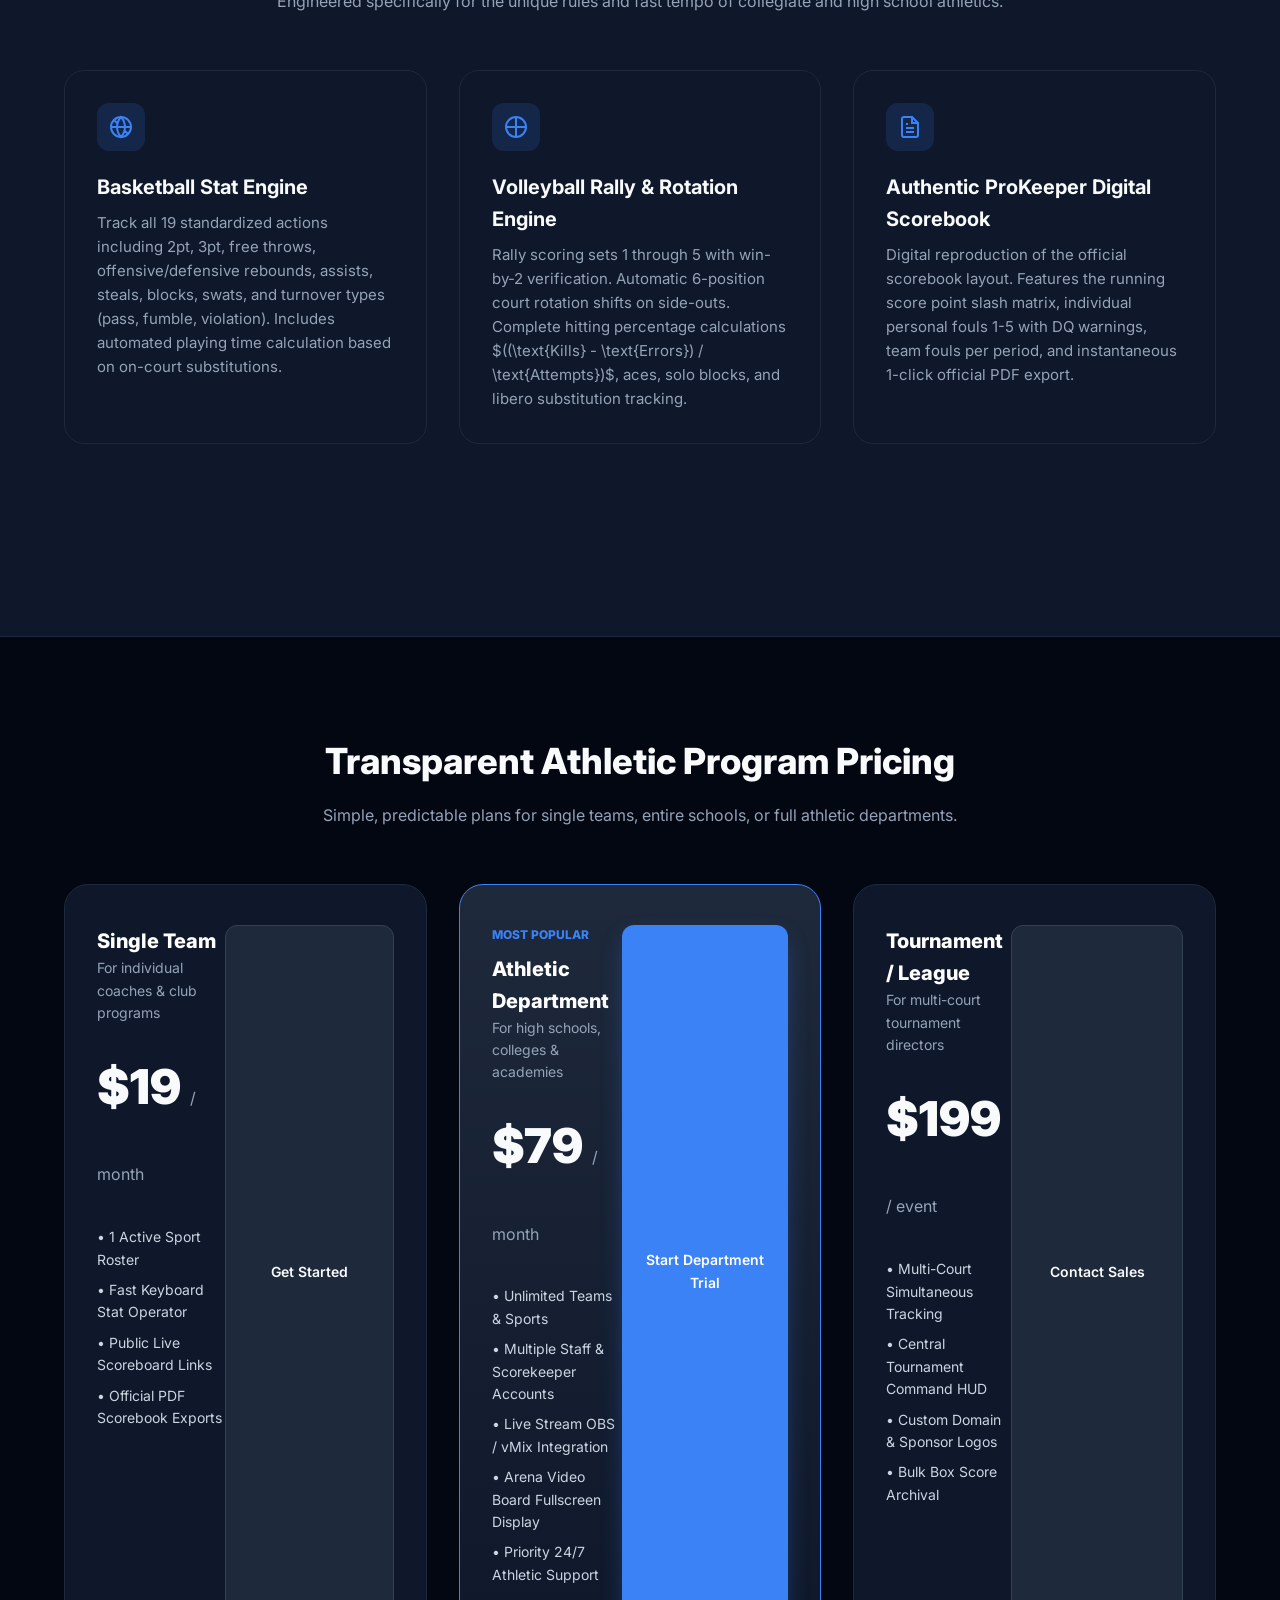
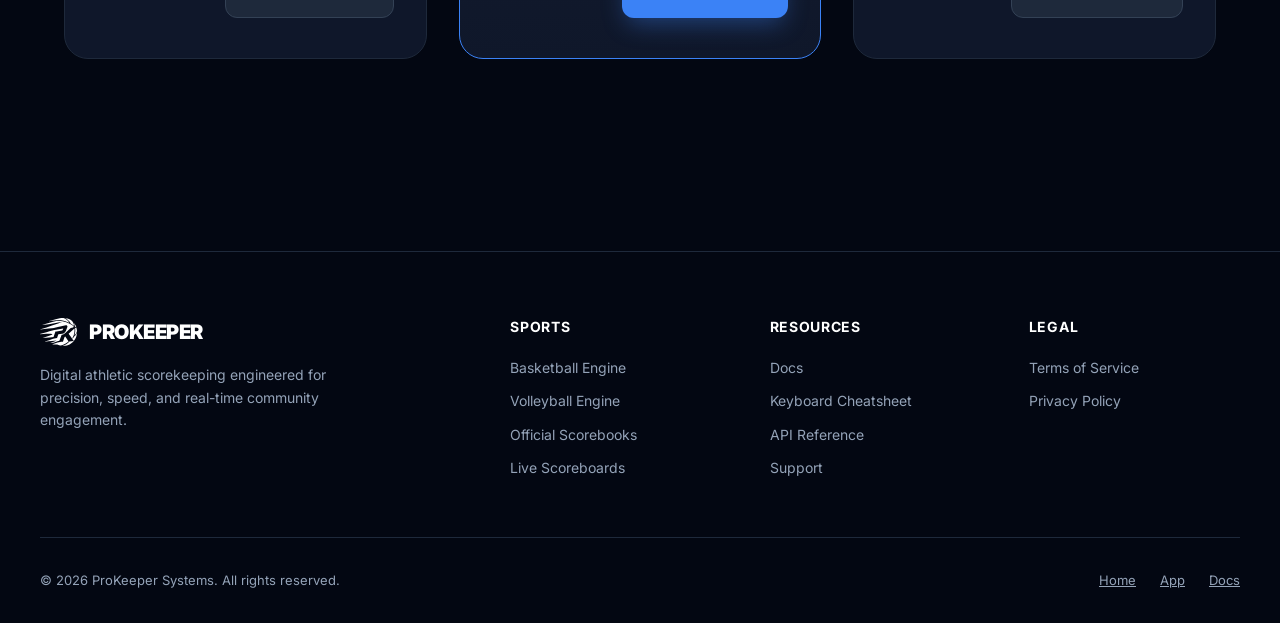
==== commit 5d86d0ba: "feat: update branding, add SVG assets, and update navigation links across site" ====
--- a/index.html
+++ b/index.html
@@ -5,6 +5,7 @@
     <meta name="viewport" content="width=device-width, initial-scale=1">
     <title>ProKeeper - High-Speed Sports Statistics & Official Digital Scorekeeping</title>
     <meta name="description" content="Lightning-fast keyboard-first statistical tracking, live fan scoreboards, and authentic ProKeeper digital scorebooks for Basketball and Volleyball.">
+    <link rel="icon" type="image/svg+xml" href="/favicon.svg">
     <link rel="preconnect" href="https://fonts.googleapis.com">
     <link rel="preconnect" href="https://fonts.gstatic.com" crossorigin>
     <link href="https://fonts.googleapis.com/css2?family=Inter:wght@400;500;600;700;800;900&family=JetBrains+Mono:wght@500;700;800&display=swap" rel="stylesheet">
@@ -64,7 +65,7 @@
     <header>
         <div class="nav-container">
             <a href="/" class="logo">
-                <div class="logo-badge">PK</div>
+                <img src="/images/icon-white.svg" alt="ProKeeper" style="height: 28px; width: auto;">
                 <span>PROKEEPER</span>
             </a>
 
@@ -72,14 +73,14 @@
                 <ul class="nav-links">
                     <li><a href="/features/">Features</a></li>
                     <li><a href="/pricing/">Pricing</a></li>
-                    <li><a href="https://docs.prokeeper.com">Documentation</a></li>
+                    <li><a href="https://docs.prokeeper.taligent.dev">Docs</a></li>
                     <li><a href="/contact/">Contact</a></li>
                 </ul>
             </nav>
 
             <div style="display: flex; gap: 0.75rem;">
-                <a href="https://app.prokeeper.com/login" class="btn btn-secondary">Sign In</a>
-                <a href="https://app.prokeeper.com/register" class="btn btn-primary">Get Started Free</a>
+                <a href="https://app.prokeeper.taligent.dev/login" class="btn btn-secondary">Sign In</a>
+                <a href="https://app.prokeeper.taligent.dev/register" class="btn btn-primary">Get Started Free</a>
             </div>
         </div>
     </header>
@@ -87,7 +88,7 @@
     <!-- Hero Section -->
     <section class="hero">
         <div class="hero-pill">
-            <span>Standard Regulation & AVCA Statistical Rules Compliance</span>
+            <span>Fast-Action Athletic Statistics & Digital Scorekeeping</span>
         </div>
 
         <h1>
@@ -100,10 +101,10 @@
         </p>
 
         <div class="hero-buttons">
-            <a href="https://app.prokeeper.com/register" class="btn btn-primary" style="padding: 0.875rem 2rem; font-size: 1rem;">
+            <a href="https://app.prokeeper.taligent.dev/register" class="btn btn-primary" style="padding: 0.875rem 2rem; font-size: 1rem;">
                 Create Free Organization Account
             </a>
-            <a href="https://app.prokeeper.com/live/EAG101" target="_blank" class="btn btn-secondary" style="padding: 0.875rem 2rem; font-size: 1rem;">
+            <a href="https://app.prokeeper.taligent.dev/live/EAG101" target="_blank" class="btn btn-secondary" style="padding: 0.875rem 2rem; font-size: 1rem;">
                 View Live Scoreboard Demo &rarr;
             </a>
         </div>
@@ -224,7 +225,7 @@
                         <li style="margin-bottom: 0.5rem;">&bull; Official PDF Scorebook Exports</li>
                     </ul>
                 </div>
-                <a href="https://app.prokeeper.com/register" class="btn btn-secondary" style="width: 100%; text-align: center;">Get Started</a>
+                <a href="https://app.prokeeper.taligent.dev/register" class="btn btn-secondary" style="width: 100%; text-align: center;">Get Started</a>
             </div>
 
             <div class="pricing-card featured">
@@ -241,7 +242,7 @@
                         <li style="margin-bottom: 0.5rem;">&bull; Priority 24/7 Athletic Support</li>
                     </ul>
                 </div>
-                <a href="https://app.prokeeper.com/register" class="btn btn-primary" style="width: 100%; text-align: center;">Start Department Trial</a>
+                <a href="https://app.prokeeper.taligent.dev/register" class="btn btn-primary" style="width: 100%; text-align: center;">Start Department Trial</a>
             </div>
 
             <div class="pricing-card">
@@ -266,7 +267,7 @@
         <div class="footer-container">
             <div>
                 <a href="/" class="logo" style="margin-bottom: 1rem;">
-                    <div class="logo-badge">PK</div>
+                    <img src="/images/icon-white.svg" alt="ProKeeper" style="height: 28px; width: auto;">
                     <span>PROKEEPER</span>
                 </a>
                 <p style="font-size: 0.875rem; color: var(--text-secondary); max-width: 320px;">
@@ -287,9 +288,9 @@
             <div class="footer-col">
                 <h4>Resources</h4>
                 <ul>
-                    <li><a href="https://docs.prokeeper.com">Documentation</a></li>
-                    <li><a href="https://docs.prokeeper.com/basketball/keyboard-shortcuts.md">Keyboard Cheatsheet</a></li>
-                    <li><a href="https://docs.prokeeper.com/developer/api-reference.md">API Reference</a></li>
+                    <li><a href="https://docs.prokeeper.taligent.dev">Docs</a></li>
+                    <li><a href="https://docs.prokeeper.taligent.dev/basketball/keyboard-shortcuts.md">Keyboard Cheatsheet</a></li>
+                    <li><a href="https://docs.prokeeper.taligent.dev/developer/api-reference.md">API Reference</a></li>
                     <li><a href="/contact/">Support</a></li>
                 </ul>
             </div>
@@ -305,7 +306,11 @@
 
         <div class="footer-bottom">
             <div>&copy; 2026 ProKeeper Systems. All rights reserved.</div>
-            <div>Strictly formatted without emojis. Standard athletic compliance.</div>
+            <div style="display: flex; gap: 1.5rem;">
+                <a href="https://prokeeper.taligent.dev" style="color: var(--text-secondary); text-decoration: underline;">Home</a>
+                <a href="https://app.prokeeper.taligent.dev" style="color: var(--text-secondary); text-decoration: underline;">App</a>
+                <a href="https://docs.prokeeper.taligent.dev" style="color: var(--text-secondary); text-decoration: underline;">Docs</a>
+            </div>
         </div>
     </footer>
 
